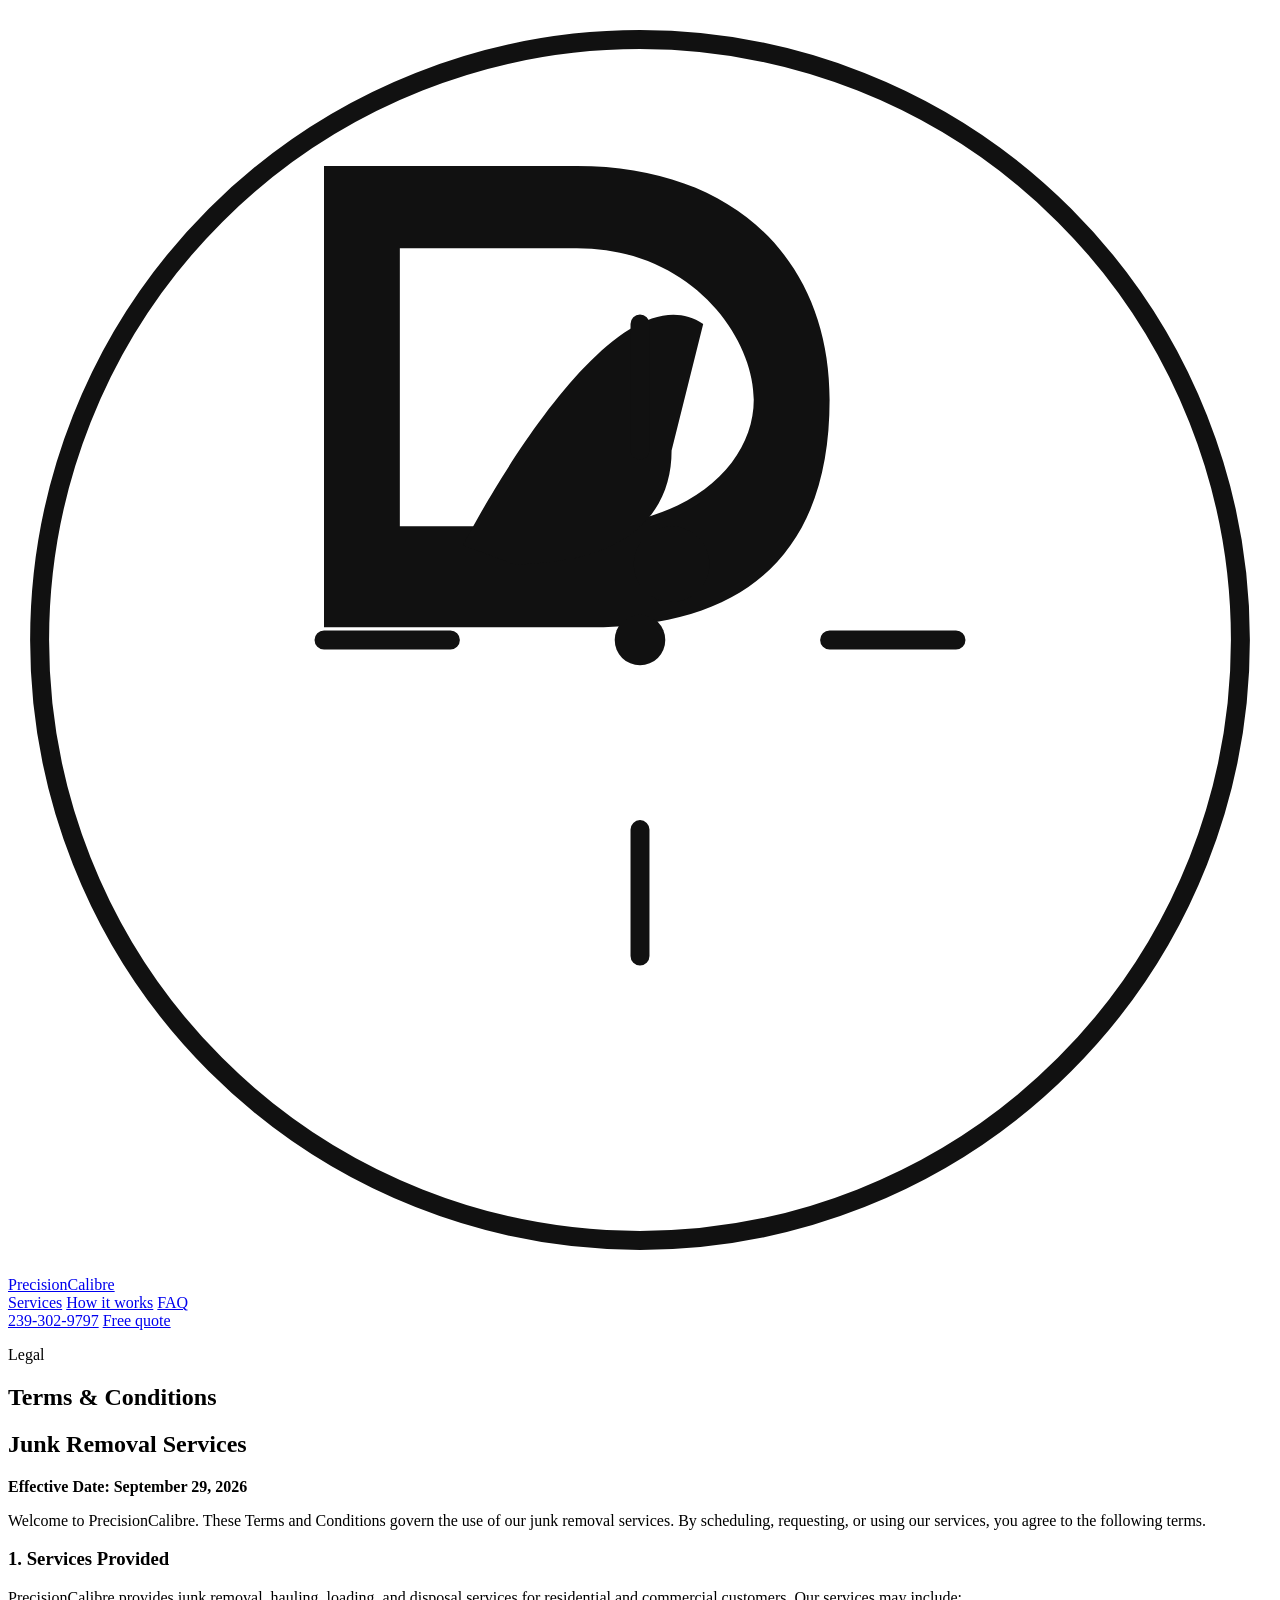
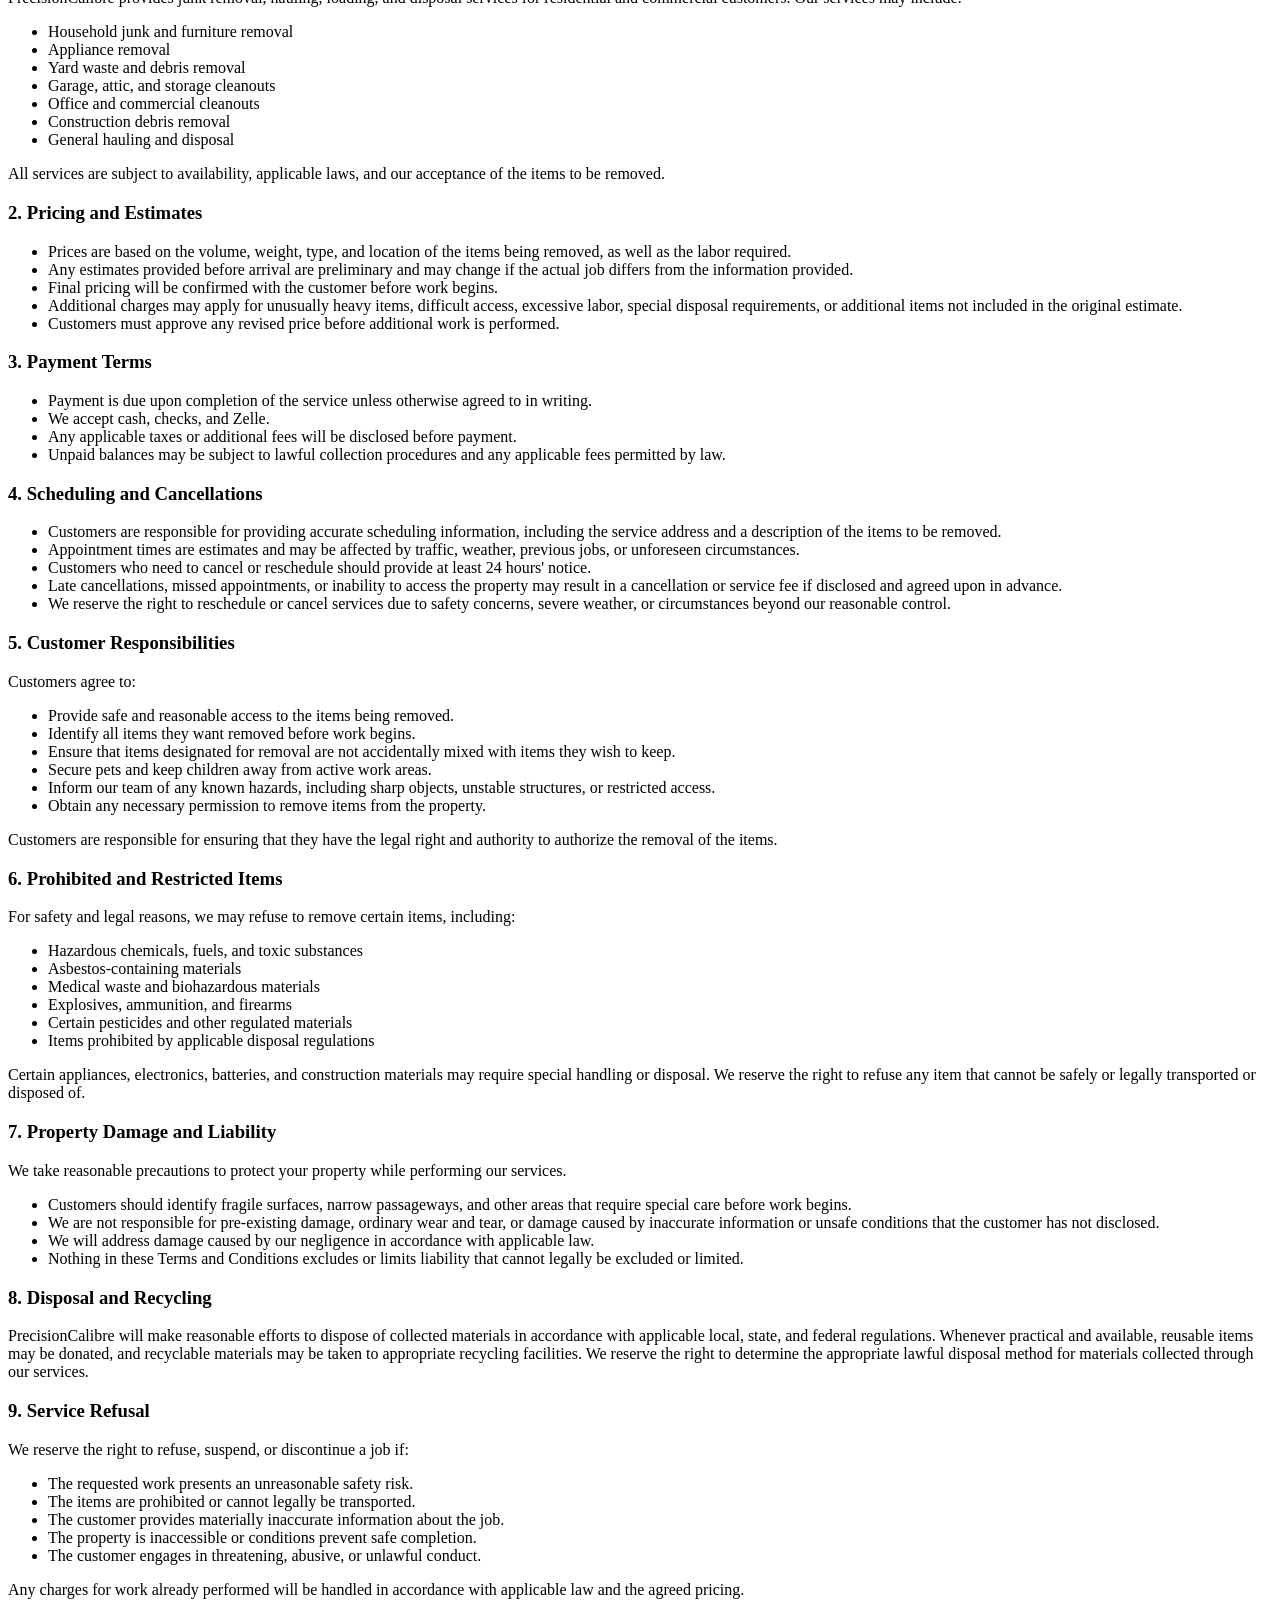
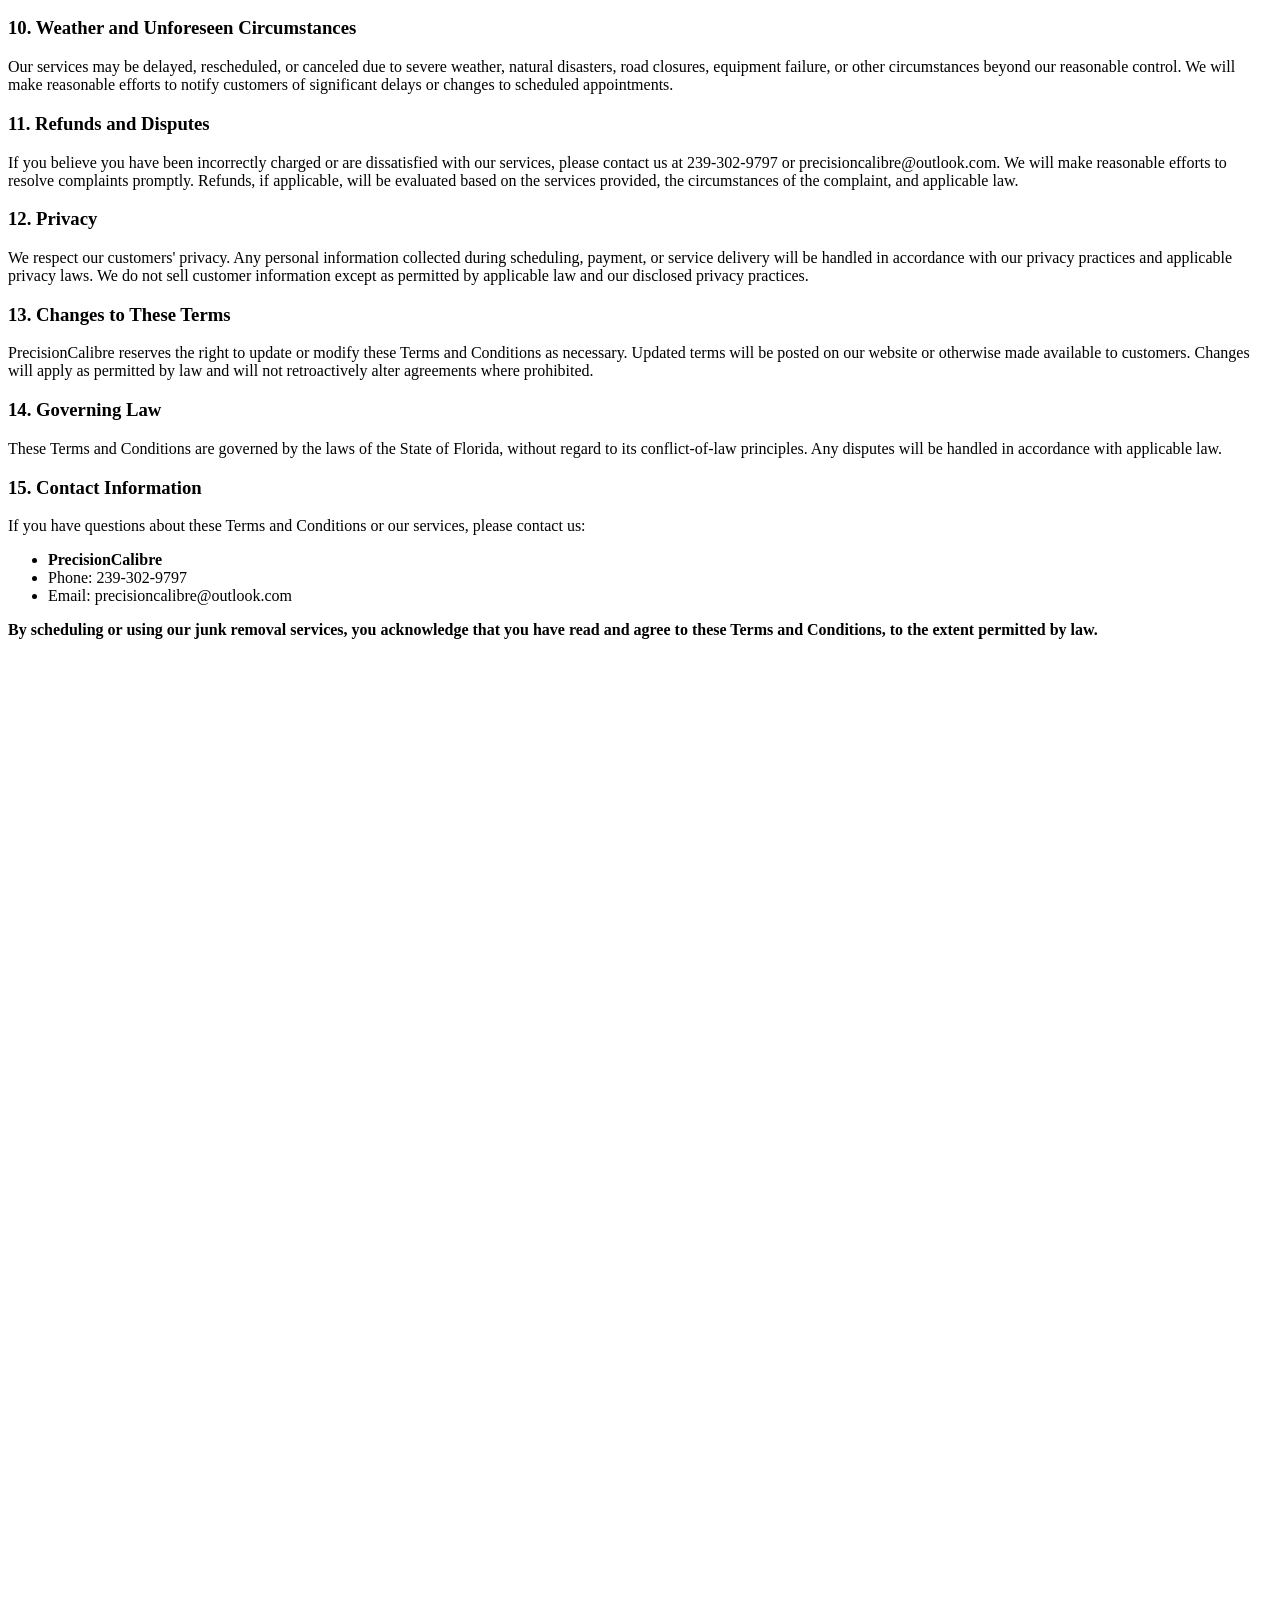
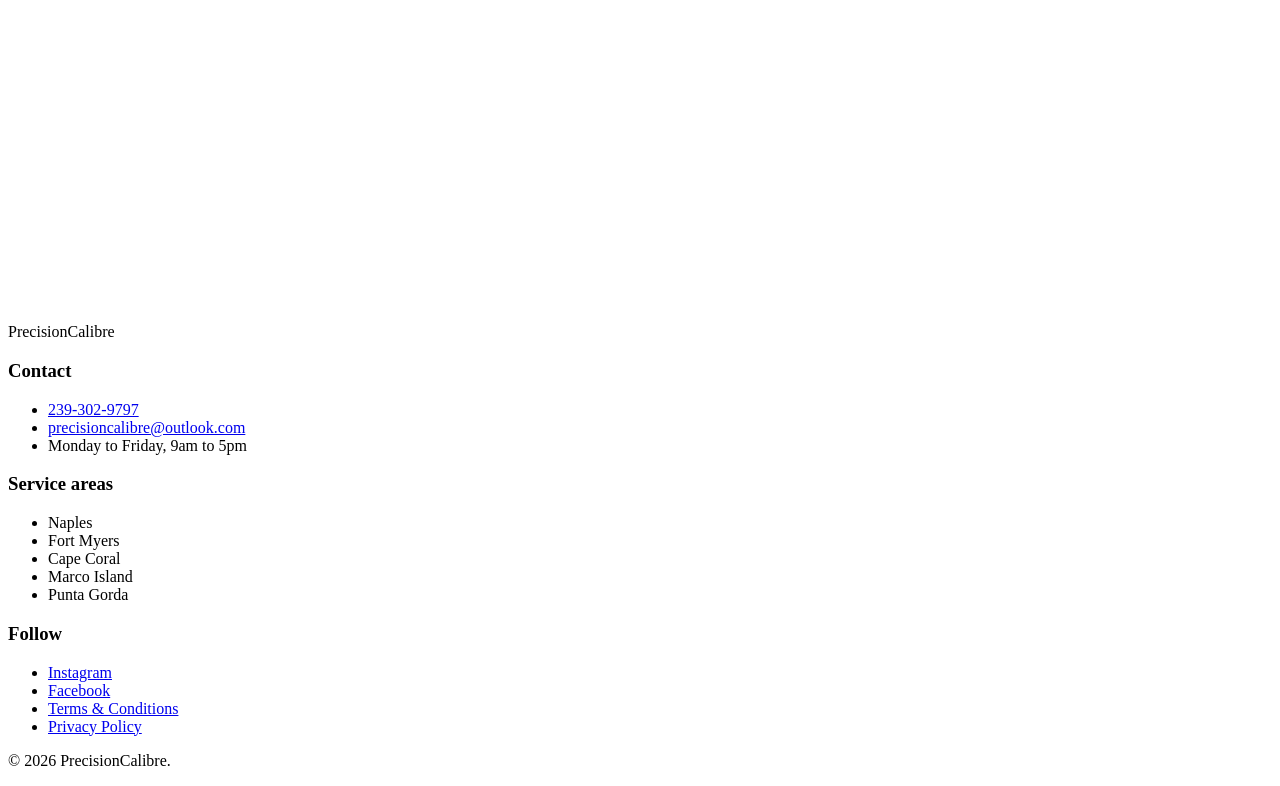
==== terms.html @ 9474018a "Update Terms & Conditions page with full legal text" ====
<!DOCTYPE html>
<html lang="en">
  <head>
    <meta charset="UTF-8" />
    <meta name="viewport" content="width=device-width, initial-scale=1.0" />
    <title>Terms & Conditions | PrecisionCalibre</title>
    <meta name="description" content="Terms and conditions for PrecisionCalibre junk removal service." />
    <link rel="preconnect" href="https://fonts.googleapis.com" />
    <link rel="preconnect" href="https://fonts.gstatic.com" crossorigin />
    <link href="https://fonts.googleapis.com/css2?family=Oswald:wght@400;500;600;700&family=Manrope:wght@400;500;600;700;800&display=swap" rel="stylesheet" />
    <link rel="stylesheet" href="styles.css" />
  </head>
  <body>
    <header class="site-header">
      <div class="container header-inner">
        <a href="index.html" class="brand" aria-label="PrecisionCalibre home">
          <svg class="brand-mark" xmlns="http://www.w3.org/2000/svg" viewBox="0 0 200 200" role="img" aria-labelledby="logo-title">
            <title id="logo-title">PrecisionCalibre logo</title>
            <g transform="translate(20 20)">
              <path d="M30 5H70C95 5 110 20 110 42C110 65 98 78 72 78H30V5ZM42 18V62H70C88 62 98 52 98 42C98 32 88 18 70 18H42Z" fill="#111111"/>
              <path d="M52 65C52 65 75 20 90 30L85 50C85 60 78 68 60 68Z" fill="#111111"/>
              <circle cx="85" cy="68" r="6" fill="#111111"/>
            </g>
            <circle cx="100" cy="100" r="95" fill="none" stroke="#111111" stroke-width="3"/>
            <path d="M100 70L100 50M100 150L100 130M70 100L50 100M150 100L130 100" stroke="#111111" stroke-width="3" stroke-linecap="round"/>
            <circle cx="100" cy="100" r="4" fill="#111111"/>
          </svg>
          <span class="brand-word">PrecisionCalibre</span>
        </a>

        <nav class="main-nav" aria-label="Main navigation">
          <a href="index.html#services">Services</a>
          <a href="index.html#how-it-works">How it works</a>
          <a href="index.html#faq">FAQ</a>
        </nav>

        <div class="header-actions">
          <a href="tel:2393029797" class="phone-link">239-302-9797</a>
          <a href="index.html#quote" class="button primary">Free quote</a>
        </div>
      </div>
    </header>

    <main class="page-shell">
      <div class="container">
        <article class="page-card">
          <p class="eyebrow">Legal</p>
          <h1>Terms & Conditions</h1>

          <h2>Junk Removal Services</h2>
          <p><strong>Effective Date: September 29, 2026</strong></p>
          <p>Welcome to PrecisionCalibre. These Terms and Conditions govern the use of our junk removal services. By scheduling, requesting, or using our services, you agree to the following terms.</p>

          <h3>1. Services Provided</h3>
          <p>PrecisionCalibre provides junk removal, hauling, loading, and disposal services for residential and commercial customers. Our services may include:</p>
          <ul>
            <li>Household junk and furniture removal</li>
            <li>Appliance removal</li>
            <li>Yard waste and debris removal</li>
            <li>Garage, attic, and storage cleanouts</li>
            <li>Office and commercial cleanouts</li>
            <li>Construction debris removal</li>
            <li>General hauling and disposal</li>
          </ul>
          <p>All services are subject to availability, applicable laws, and our acceptance of the items to be removed.</p>

          <h3>2. Pricing and Estimates</h3>
          <ul>
            <li>Prices are based on the volume, weight, type, and location of the items being removed, as well as the labor required.</li>
            <li>Any estimates provided before arrival are preliminary and may change if the actual job differs from the information provided.</li>
            <li>Final pricing will be confirmed with the customer before work begins.</li>
            <li>Additional charges may apply for unusually heavy items, difficult access, excessive labor, special disposal requirements, or additional items not included in the original estimate.</li>
            <li>Customers must approve any revised price before additional work is performed.</li>
          </ul>

          <h3>3. Payment Terms</h3>
          <ul>
            <li>Payment is due upon completion of the service unless otherwise agreed to in writing.</li>
            <li>We accept cash, checks, and Zelle.</li>
            <li>Any applicable taxes or additional fees will be disclosed before payment.</li>
            <li>Unpaid balances may be subject to lawful collection procedures and any applicable fees permitted by law.</li>
          </ul>

          <h3>4. Scheduling and Cancellations</h3>
          <ul>
            <li>Customers are responsible for providing accurate scheduling information, including the service address and a description of the items to be removed.</li>
            <li>Appointment times are estimates and may be affected by traffic, weather, previous jobs, or unforeseen circumstances.</li>
            <li>Customers who need to cancel or reschedule should provide at least 24 hours' notice.</li>
            <li>Late cancellations, missed appointments, or inability to access the property may result in a cancellation or service fee if disclosed and agreed upon in advance.</li>
            <li>We reserve the right to reschedule or cancel services due to safety concerns, severe weather, or circumstances beyond our reasonable control.</li>
          </ul>

          <h3>5. Customer Responsibilities</h3>
          <p>Customers agree to:</p>
          <ul>
            <li>Provide safe and reasonable access to the items being removed.</li>
            <li>Identify all items they want removed before work begins.</li>
            <li>Ensure that items designated for removal are not accidentally mixed with items they wish to keep.</li>
            <li>Secure pets and keep children away from active work areas.</li>
            <li>Inform our team of any known hazards, including sharp objects, unstable structures, or restricted access.</li>
            <li>Obtain any necessary permission to remove items from the property.</li>
          </ul>
          <p>Customers are responsible for ensuring that they have the legal right and authority to authorize the removal of the items.</p>

          <h3>6. Prohibited and Restricted Items</h3>
          <p>For safety and legal reasons, we may refuse to remove certain items, including:</p>
          <ul>
            <li>Hazardous chemicals, fuels, and toxic substances</li>
            <li>Asbestos-containing materials</li>
            <li>Medical waste and biohazardous materials</li>
            <li>Explosives, ammunition, and firearms</li>
            <li>Certain pesticides and other regulated materials</li>
            <li>Items prohibited by applicable disposal regulations</li>
          </ul>
          <p>Certain appliances, electronics, batteries, and construction materials may require special handling or disposal. We reserve the right to refuse any item that cannot be safely or legally transported or disposed of.</p>

          <h3>7. Property Damage and Liability</h3>
          <p>We take reasonable precautions to protect your property while performing our services.</p>
          <ul>
            <li>Customers should identify fragile surfaces, narrow passageways, and other areas that require special care before work begins.</li>
            <li>We are not responsible for pre-existing damage, ordinary wear and tear, or damage caused by inaccurate information or unsafe conditions that the customer has not disclosed.</li>
            <li>We will address damage caused by our negligence in accordance with applicable law.</li>
            <li>Nothing in these Terms and Conditions excludes or limits liability that cannot legally be excluded or limited.</li>
          </ul>

          <h3>8. Disposal and Recycling</h3>
          <p>PrecisionCalibre will make reasonable efforts to dispose of collected materials in accordance with applicable local, state, and federal regulations. Whenever practical and available, reusable items may be donated, and recyclable materials may be taken to appropriate recycling facilities. We reserve the right to determine the appropriate lawful disposal method for materials collected through our services.</p>

          <h3>9. Service Refusal</h3>
          <p>We reserve the right to refuse, suspend, or discontinue a job if:</p>
          <ul>
            <li>The requested work presents an unreasonable safety risk.</li>
            <li>The items are prohibited or cannot legally be transported.</li>
            <li>The customer provides materially inaccurate information about the job.</li>
            <li>The property is inaccessible or conditions prevent safe completion.</li>
            <li>The customer engages in threatening, abusive, or unlawful conduct.</li>
          </ul>
          <p>Any charges for work already performed will be handled in accordance with applicable law and the agreed pricing.</p>

          <h3>10. Weather and Unforeseen Circumstances</h3>
          <p>Our services may be delayed, rescheduled, or canceled due to severe weather, natural disasters, road closures, equipment failure, or other circumstances beyond our reasonable control. We will make reasonable efforts to notify customers of significant delays or changes to scheduled appointments.</p>

          <h3>11. Refunds and Disputes</h3>
          <p>If you believe you have been incorrectly charged or are dissatisfied with our services, please contact us at 239-302-9797 or precisioncalibre@outlook.com. We will make reasonable efforts to resolve complaints promptly. Refunds, if applicable, will be evaluated based on the services provided, the circumstances of the complaint, and applicable law.</p>

          <h3>12. Privacy</h3>
          <p>We respect our customers' privacy. Any personal information collected during scheduling, payment, or service delivery will be handled in accordance with our privacy practices and applicable privacy laws. We do not sell customer information except as permitted by applicable law and our disclosed privacy practices.</p>

          <h3>13. Changes to These Terms</h3>
          <p>PrecisionCalibre reserves the right to update or modify these Terms and Conditions as necessary. Updated terms will be posted on our website or otherwise made available to customers. Changes will apply as permitted by law and will not retroactively alter agreements where prohibited.</p>

          <h3>14. Governing Law</h3>
          <p>These Terms and Conditions are governed by the laws of the State of Florida, without regard to its conflict-of-law principles. Any disputes will be handled in accordance with applicable law.</p>

          <h3>15. Contact Information</h3>
          <p>If you have questions about these Terms and Conditions or our services, please contact us:</p>
          <ul>
            <li><strong>PrecisionCalibre</strong></li>
            <li>Phone: 239-302-9797</li>
            <li>Email: precisioncalibre@outlook.com</li>
          </ul>

          <p><strong>By scheduling or using our junk removal services, you acknowledge that you have read and agree to these Terms and Conditions, to the extent permitted by law.</strong></p>
        </article>
      </div>
    </main>

    <footer class="site-footer">
      <div class="container footer-grid">
        <div>
          <div class="footer-brand-wrap">
            <svg class="footer-mark" xmlns="http://www.w3.org/2000/svg" viewBox="0 0 200 200" role="img" aria-labelledby="footer-logo-title">
              <title id="footer-logo-title">PrecisionCalibre logo</title>
            </svg>
            <span>PrecisionCalibre</span>
          </div>
        </div>

        <div>
          <h3>Contact</h3>
          <ul>
            <li><a href="tel:2393029797">239-302-9797</a></li>
            <li><a href="mailto:precisioncalibre@outlook.com">precisioncalibre@outlook.com</a></li>
            <li>Monday to Friday, 9am to 5pm</li>
          </ul>
        </div>

        <div>
          <h3>Service areas</h3>
          <ul>
            <li>Naples</li>
            <li>Fort Myers</li>
            <li>Cape Coral</li>
            <li>Marco Island</li>
            <li>Punta Gorda</li>
          </ul>
        </div>

        <div>
          <h3>Follow</h3>
          <ul>
            <li><a href="https://www.instagram.com/precisioncalibre?stkn=MmF3azdmdnU1anJr" target="_blank" rel="noreferrer">Instagram</a></li>
            <li><a href="https://www.facebook.com/share/19WYToLTM3/?mibextid=wwXlfr" target="_blank" rel="noreferrer">Facebook</a></li>
            <li><a href="terms.html">Terms & Conditions</a></li>
            <li><a href="privacy.html">Privacy Policy</a></li>
          </ul>
        </div>
      </div>

      <div class="container footer-bottom">
        <p>© 2026 PrecisionCalibre.</p>
      </div>
    </footer>
  </body>
</html>
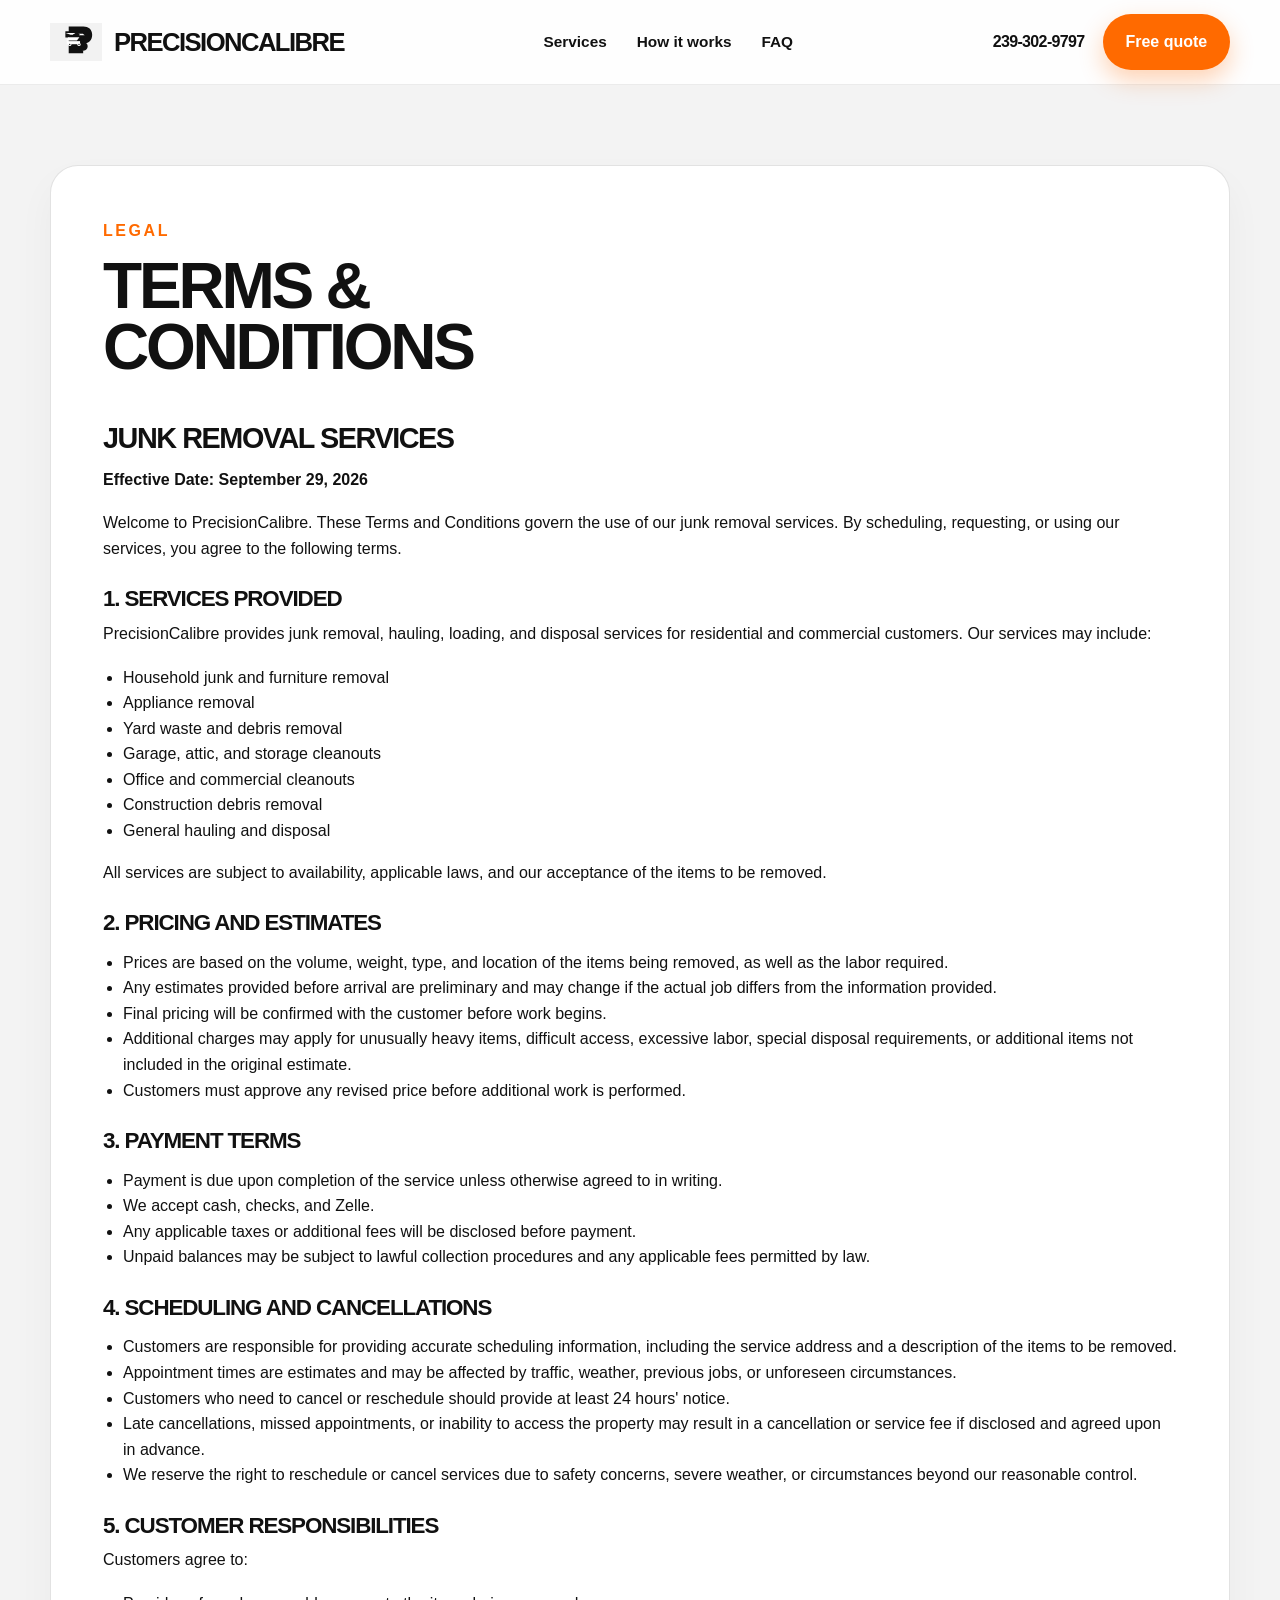
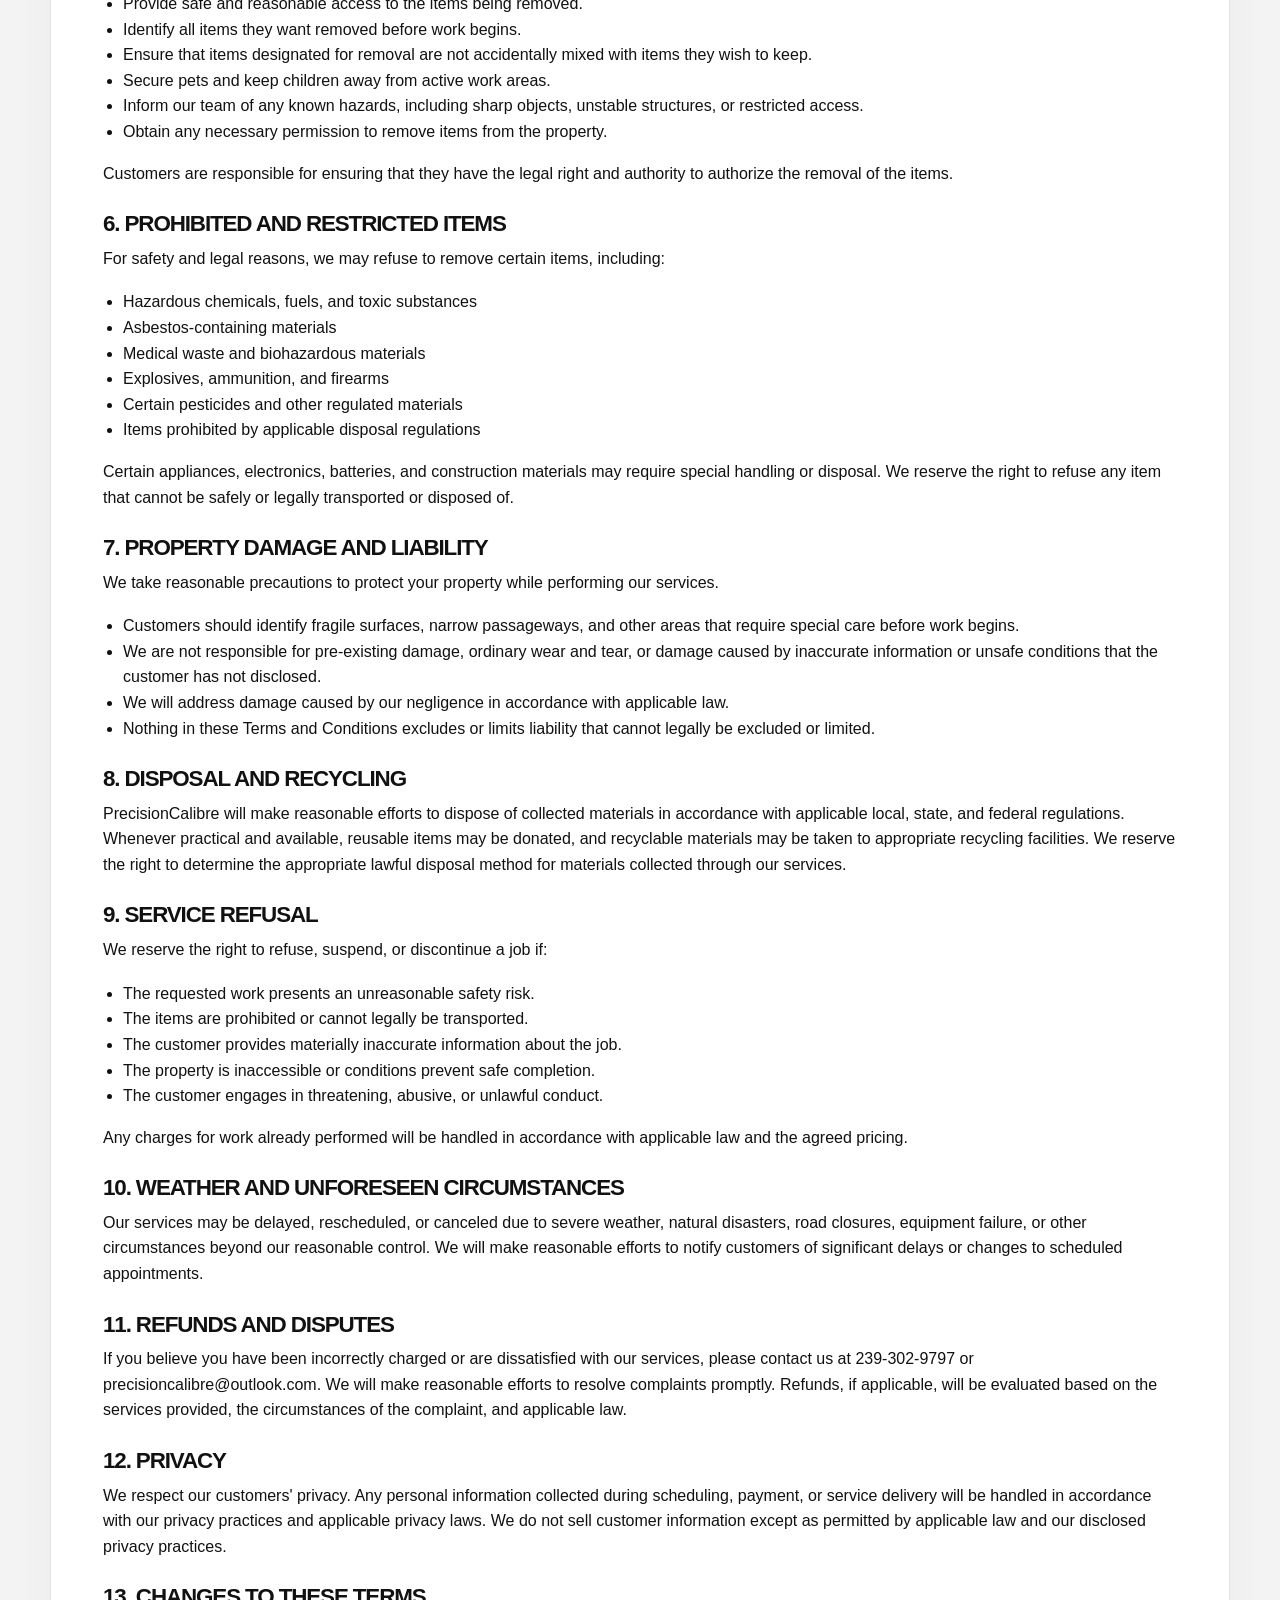
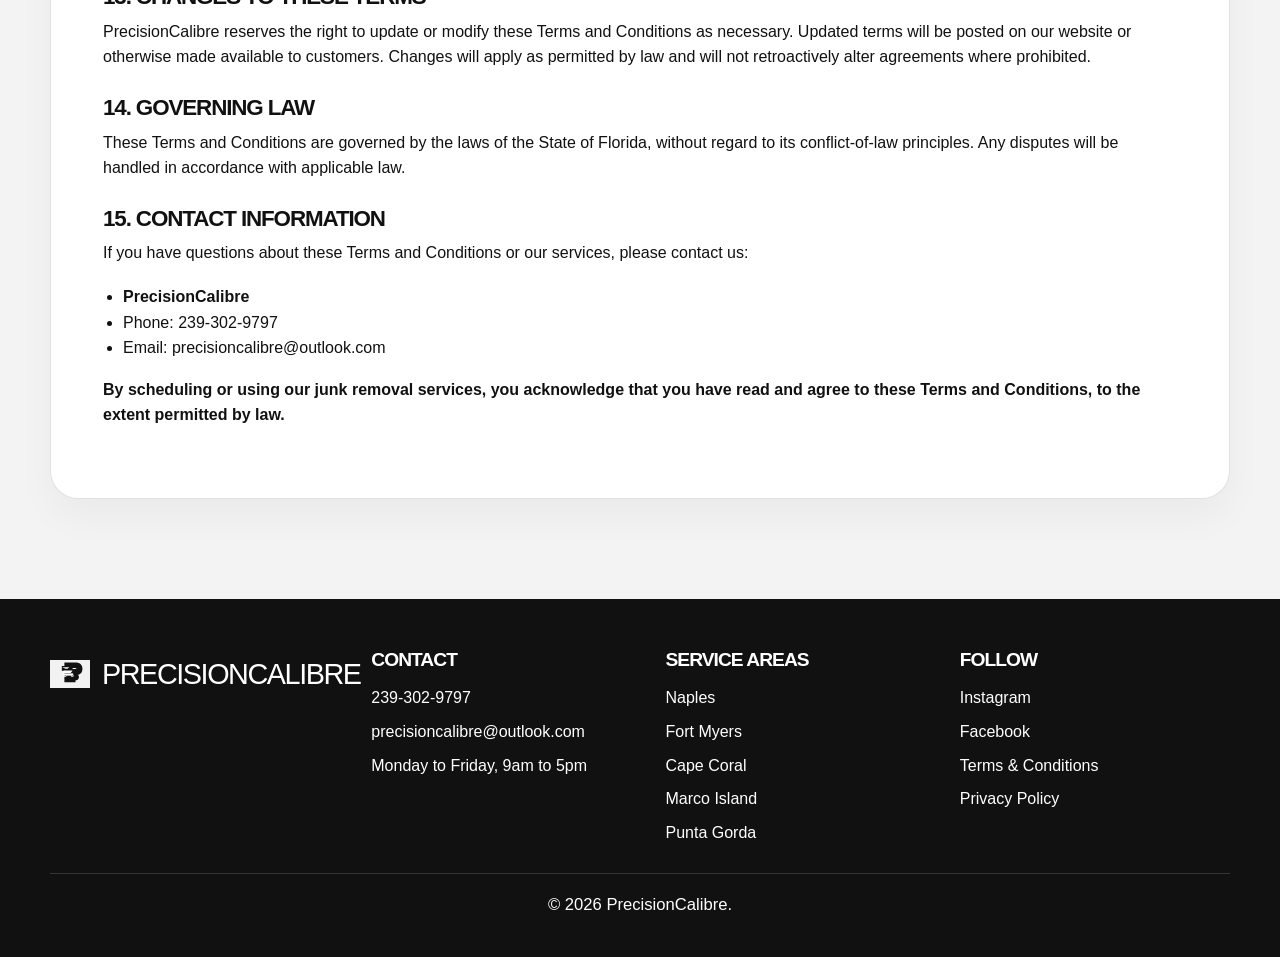
==== commit 4e207b58: "Create the final PrecisionCalibre website and support pages" ====
--- a/terms.html
+++ b/terms.html
@@ -14,17 +14,7 @@
     <header class="site-header">
       <div class="container header-inner">
         <a href="index.html" class="brand" aria-label="PrecisionCalibre home">
-          <svg class="brand-mark" xmlns="http://www.w3.org/2000/svg" viewBox="0 0 200 200" role="img" aria-labelledby="logo-title">
-            <title id="logo-title">PrecisionCalibre logo</title>
-            <g transform="translate(20 20)">
-              <path d="M30 5H70C95 5 110 20 110 42C110 65 98 78 72 78H30V5ZM42 18V62H70C88 62 98 52 98 42C98 32 88 18 70 18H42Z" fill="#111111"/>
-              <path d="M52 65C52 65 75 20 90 30L85 50C85 60 78 68 60 68Z" fill="#111111"/>
-              <circle cx="85" cy="68" r="6" fill="#111111"/>
-            </g>
-            <circle cx="100" cy="100" r="95" fill="none" stroke="#111111" stroke-width="3"/>
-            <path d="M100 70L100 50M100 150L100 130M70 100L50 100M150 100L130 100" stroke="#111111" stroke-width="3" stroke-linecap="round"/>
-            <circle cx="100" cy="100" r="4" fill="#111111"/>
-          </svg>
+          <img src="assets/logo-mark.svg" alt="PrecisionCalibre logo" class="brand-mark" />
           <span class="brand-word">PrecisionCalibre</span>
         </a>
 
@@ -169,9 +159,7 @@
       <div class="container footer-grid">
         <div>
           <div class="footer-brand-wrap">
-            <svg class="footer-mark" xmlns="http://www.w3.org/2000/svg" viewBox="0 0 200 200" role="img" aria-labelledby="footer-logo-title">
-              <title id="footer-logo-title">PrecisionCalibre logo</title>
-            </svg>
+            <img src="assets/logo-mark.svg" alt="PrecisionCalibre logo" class="footer-mark" />
             <span>PrecisionCalibre</span>
           </div>
         </div>
--- a/styles.css
+++ b/styles.css
@@ -0,0 +1,715 @@
+* {
+  box-sizing: border-box;
+}
+
+:root {
+  --black: #111111;
+  --white: #ffffff;
+  --off-white: #f3f3f3;
+  --soft-gray: #e9e9e9;
+  --line: rgba(17, 17, 17, 0.12);
+  --orange: #ff6a00;
+  --orange-dark: #df5d00;
+  --shadow: 0 18px 50px rgba(17, 17, 17, 0.12);
+  --radius: 24px;
+}
+
+html {
+  scroll-behavior: smooth;
+}
+
+body {
+  margin: 0;
+  font-family: "Manrope", sans-serif;
+  background: var(--off-white);
+  color: var(--black);
+  line-height: 1.6;
+}
+
+a {
+  color: inherit;
+  text-decoration: none;
+}
+
+img {
+  display: block;
+  max-width: 100%;
+}
+
+button,
+input,
+select,
+textarea {
+  font: inherit;
+}
+
+.container {
+  width: min(1180px, calc(100% - 32px));
+  margin: 0 auto;
+}
+
+.section {
+  padding: 96px 0;
+}
+
+.alt-section {
+  background: #eeeeee;
+}
+
+.narrow {
+  max-width: 860px;
+}
+
+.eyebrow {
+  margin: 0 0 12px;
+  color: var(--orange);
+  text-transform: uppercase;
+  letter-spacing: 0.16em;
+  font-size: 0.72rem;
+  font-weight: 800;
+}
+
+h1,
+h2,
+h3 {
+  margin: 0 0 18px;
+  font-family: "Oswald", sans-serif;
+  line-height: 0.96;
+  letter-spacing: -0.05em;
+  text-transform: uppercase;
+}
+
+h1 {
+  font-size: clamp(2.8rem, 5vw, 5.2rem);
+  max-width: 620px;
+}
+
+h2 {
+  font-size: clamp(2.1rem, 3.5vw, 3.2rem);
+}
+
+h3 {
+  font-size: clamp(1.45rem, 2vw, 2rem);
+}
+
+p {
+  margin: 0 0 18px;
+  font-size: 1.04rem;
+}
+
+.site-header {
+  position: sticky;
+  top: 0;
+  z-index: 20;
+  background: rgba(255, 255, 255, 0.9);
+  backdrop-filter: blur(10px);
+  border-bottom: 1px solid rgba(17, 17, 17, 0.08);
+}
+
+.header-inner {
+  display: flex;
+  align-items: center;
+  justify-content: space-between;
+  gap: 20px;
+  min-height: 84px;
+}
+
+.brand {
+  display: inline-flex;
+  align-items: center;
+  gap: 12px;
+}
+
+.brand-mark {
+  width: 52px;
+  height: auto;
+}
+
+.brand-word {
+  font-family: "Oswald", sans-serif;
+  text-transform: uppercase;
+  letter-spacing: -0.06em;
+  font-size: clamp(1.2rem, 2vw, 1.7rem);
+  font-weight: 700;
+}
+
+.main-nav {
+  display: flex;
+  align-items: center;
+  gap: 30px;
+  font-weight: 700;
+  font-size: 0.96rem;
+}
+
+.main-nav a {
+  position: relative;
+}
+
+.main-nav a::after {
+  content: "";
+  position: absolute;
+  left: 0;
+  bottom: -8px;
+  width: 100%;
+  height: 2px;
+  background: var(--orange);
+  transform: scaleX(0);
+  transform-origin: left center;
+  transition: transform 0.2s ease;
+}
+
+.main-nav a:hover::after,
+.main-nav a:focus-visible::after {
+  transform: scaleX(1);
+}
+
+.header-actions {
+  display: flex;
+  align-items: center;
+  gap: 18px;
+}
+
+.phone-link {
+  font-weight: 800;
+  letter-spacing: -0.04em;
+}
+
+.button {
+  display: inline-flex;
+  align-items: center;
+  justify-content: center;
+  border-radius: 999px;
+  padding: 0.8rem 1.3rem;
+  font-weight: 800;
+  border: 2px solid transparent;
+  transition: 0.2s ease;
+  cursor: pointer;
+}
+
+.button.primary {
+  background: var(--orange);
+  color: var(--white);
+  box-shadow: 0 10px 24px rgba(255, 106, 0, 0.3);
+}
+
+.button.primary:hover,
+.button.primary:focus-visible {
+  background: var(--orange-dark);
+}
+
+.button.secondary {
+  background: transparent;
+  border-color: var(--black);
+  color: var(--black);
+}
+
+.button.secondary:hover,
+.button.secondary:focus-visible {
+  background: var(--black);
+  color: var(--white);
+}
+
+.large {
+  min-height: 56px;
+  padding: 0.9rem 1.6rem;
+}
+
+.wide {
+  width: 100%;
+}
+
+.hero {
+  padding: 58px 0 70px;
+  background: radial-gradient(circle at top left, rgba(255, 106, 0, 0.14), transparent 32%), linear-gradient(180deg, #f7f7f7 0%, #f1f1f1 100%);
+}
+
+.hero-grid {
+  display: grid;
+  grid-template-columns: 1.1fr 0.9fr;
+  align-items: center;
+  gap: 40px;
+}
+
+.hero-text {
+  max-width: 580px;
+  font-size: 1.18rem;
+}
+
+.hero-actions {
+  display: flex;
+  flex-wrap: wrap;
+  gap: 16px;
+  margin: 28px 0 30px;
+}
+
+.checklist {
+  list-style: none;
+  padding: 0;
+  margin: 0;
+  display: grid;
+  gap: 10px;
+  max-width: 520px;
+}
+
+.checklist li {
+  position: relative;
+  padding-left: 32px;
+  font-weight: 700;
+}
+
+.checklist li::before {
+  content: "✔";
+  position: absolute;
+  left: 0;
+  top: 0;
+  color: var(--orange);
+  font-weight: 900;
+}
+
+.hero-visual {
+  display: flex;
+  justify-content: center;
+}
+
+.logo-panel {
+  width: min(100%, 540px);
+  padding: 20px 16px 28px;
+  border-radius: 28px;
+  background: rgba(255, 255, 255, 0.26);
+  border: 1px solid rgba(17, 17, 17, 0.06);
+  box-shadow: var(--shadow);
+}
+
+.logo-panel img {
+  width: min(100%, 360px);
+  margin: 0 auto 10px;
+}
+
+.panel-text {
+  text-align: center;
+}
+
+.panel-text span {
+  display: block;
+  font-family: "Oswald", sans-serif;
+  font-size: clamp(2.1rem, 3vw, 3.2rem);
+  font-weight: 700;
+  letter-spacing: -0.08em;
+  text-transform: uppercase;
+}
+
+.panel-text small {
+  display: block;
+  font-size: 0.8rem;
+  font-weight: 800;
+  letter-spacing: 0.2em;
+  text-transform: uppercase;
+}
+
+.section-heading {
+  margin-bottom: 36px;
+}
+
+.section-heading.center {
+  text-align: center;
+}
+
+.card-grid {
+  display: grid;
+  gap: 26px;
+}
+
+.three-up {
+  grid-template-columns: repeat(3, minmax(0, 1fr));
+}
+
+.info-card,
+.step-card,
+.pricing-box,
+.quote-form,
+.service-areas {
+  background: var(--white);
+  border: 1px solid var(--line);
+  border-radius: var(--radius);
+  box-shadow: 0 12px 28px rgba(17, 17, 17, 0.04);
+}
+
+.info-card {
+  padding: 28px 24px;
+}
+
+.icon-box {
+  width: 62px;
+  height: 62px;
+  display: grid;
+  place-items: center;
+  margin-bottom: 18px;
+  border-radius: 16px;
+  background: rgba(255, 106, 0, 0.1);
+  color: var(--orange);
+  font-weight: 900;
+  font-size: 1.2rem;
+}
+
+.pricing-box {
+  padding: 28px 30px;
+}
+
+.pricing-box p {
+  margin-bottom: 18px;
+  font-weight: 700;
+}
+
+.pricing-box ul {
+  margin: 0;
+  padding-left: 20px;
+  display: grid;
+  gap: 10px;
+}
+
+.steps-grid {
+  display: grid;
+  grid-template-columns: repeat(4, minmax(0, 1fr));
+  gap: 22px;
+}
+
+.step-card {
+  padding: 28px 22px;
+}
+
+.step-number {
+  display: inline-flex;
+  width: 54px;
+  height: 54px;
+  align-items: center;
+  justify-content: center;
+  margin-bottom: 18px;
+  border-radius: 50%;
+  background: var(--black);
+  color: var(--white);
+  font-family: "Oswald", sans-serif;
+  font-size: 1.7rem;
+}
+
+.crew-wrap {
+  display: grid;
+  grid-template-columns: 1.4fr 0.8fr;
+  gap: 26px;
+  align-items: start;
+}
+
+.crew-copy {
+  background: var(--white);
+  padding: 28px 26px;
+  border-radius: var(--radius);
+  border: 1px solid var(--line);
+}
+
+.service-areas {
+  padding: 24px;
+}
+
+.service-areas h3 {
+  margin-bottom: 16px;
+}
+
+.service-areas ul {
+  list-style: none;
+  padding: 0;
+  margin: 0;
+  display: grid;
+  gap: 10px;
+  font-weight: 700;
+}
+
+.faq-list {
+  display: grid;
+  gap: 14px;
+}
+
+.faq-list details {
+  background: var(--white);
+  border: 1px solid var(--line);
+  border-radius: 18px;
+  padding: 18px 20px;
+}
+
+.faq-list summary {
+  list-style: none;
+  cursor: pointer;
+  font-weight: 800;
+}
+
+.faq-list summary::-webkit-details-marker {
+  display: none;
+}
+
+.faq-list details[open] summary {
+  color: var(--orange);
+}
+
+.faq-list p {
+  margin-top: 10px;
+  margin-bottom: 0;
+}
+
+.faq-cta {
+  margin-top: 26px;
+  text-align: center;
+  font-weight: 700;
+}
+
+.quote-section {
+  background: linear-gradient(180deg, #f0f0f0 0%, #ebe9e7 100%);
+}
+
+.quote-grid {
+  display: grid;
+  grid-template-columns: 0.8fr 1.2fr;
+  gap: 28px;
+  align-items: start;
+}
+
+.quote-copy {
+  padding-top: 12px;
+}
+
+.quote-contact {
+  font-weight: 800;
+}
+
+.quote-form {
+  padding: 30px 26px;
+}
+
+.field-row {
+  margin-bottom: 18px;
+}
+
+.field-row.two-up {
+  display: grid;
+  grid-template-columns: repeat(2, minmax(0, 1fr));
+  gap: 18px;
+}
+
+label {
+  display: block;
+}
+
+label span {
+  display: block;
+  margin-bottom: 8px;
+  font-size: 0.92rem;
+  font-weight: 800;
+}
+
+input,
+select,
+textarea {
+  width: 100%;
+  padding: 0.9rem 1rem;
+  border: 1px solid rgba(17, 17, 17, 0.18);
+  border-radius: 12px;
+  background: var(--white);
+  color: var(--black);
+}
+
+input:focus,
+select:focus,
+textarea:focus {
+  outline: 2px solid rgba(255, 106, 0, 0.28);
+  border-color: var(--orange);
+}
+
+textarea {
+  resize: vertical;
+  min-height: 120px;
+}
+
+.checkbox-row {
+  display: flex;
+  align-items: flex-start;
+  gap: 12px;
+  margin: 16px 0 22px;
+  font-size: 0.92rem;
+}
+
+.checkbox-row input {
+  width: 18px;
+  height: 18px;
+  margin-top: 3px;
+  accent-color: var(--orange);
+}
+
+.checkbox-row a {
+  text-decoration: underline;
+  text-underline-offset: 3px;
+}
+
+.form-status {
+  margin-top: 14px;
+  font-weight: 800;
+  min-height: 22px;
+}
+
+.form-status.success {
+  color: #197b4d;
+}
+
+.form-status.error {
+  color: #a32626;
+}
+
+.site-footer {
+  background: var(--black);
+  color: var(--white);
+  padding: 52px 0 20px;
+}
+
+.footer-grid {
+  display: grid;
+  grid-template-columns: 1.1fr 1fr 1fr 1fr;
+  gap: 24px;
+}
+
+.footer-brand-wrap {
+  display: inline-flex;
+  align-items: center;
+  gap: 12px;
+  font-family: "Oswald", sans-serif;
+  text-transform: uppercase;
+  letter-spacing: -0.05em;
+  font-size: 1.8rem;
+}
+
+.footer-mark {
+  width: 40px;
+  height: auto;
+}
+
+.site-footer h3 {
+  margin-bottom: 16px;
+  font-size: 1.2rem;
+  color: var(--white);
+}
+
+.site-footer ul {
+  list-style: none;
+  padding: 0;
+  margin: 0;
+  display: grid;
+  gap: 8px;
+}
+
+.site-footer a {
+  color: var(--white);
+}
+
+.footer-bottom {
+  margin-top: 28px;
+  padding-top: 18px;
+  border-top: 1px solid rgba(255, 255, 255, 0.15);
+  text-align: center;
+}
+
+.page-shell {
+  padding: 80px 0 100px;
+}
+
+.page-card {
+  background: var(--white);
+  border-radius: 28px;
+  border: 1px solid var(--line);
+  padding: clamp(28px, 5vw, 52px);
+  box-shadow: 0 18px 38px rgba(17, 17, 17, 0.04);
+}
+
+.page-card h1 {
+  margin-bottom: 20px;
+}
+
+.page-card h2 {
+  margin: 1.6em 0 0.5em;
+  font-size: 1.8rem;
+}
+
+.page-card h3 {
+  margin: 1.2em 0 0.5em;
+  font-size: 1.4rem;
+}
+
+.page-card p,
+.page-card li {
+  font-size: 1rem;
+}
+
+.page-card ul {
+  padding-left: 20px;
+}
+
+@media (max-width: 900px) {
+  .header-inner,
+  .main-nav,
+  .header-actions {
+    flex-wrap: wrap;
+  }
+
+  .main-nav {
+    justify-content: center;
+  }
+
+  .hero-grid,
+  .quote-grid,
+  .crew-wrap,
+  .footer-grid {
+    grid-template-columns: 1fr;
+  }
+
+  .three-up,
+  .steps-grid {
+    grid-template-columns: 1fr 1fr;
+  }
+}
+
+@media (max-width: 640px) {
+  .section {
+    padding: 76px 0;
+  }
+
+  .header-inner {
+    justify-content: center;
+    padding: 16px 0;
+  }
+
+  .brand {
+    width: 100%;
+    justify-content: center;
+  }
+
+  .main-nav {
+    width: 100%;
+    gap: 16px;
+    font-size: 0.9rem;
+  }
+
+  .header-actions {
+    width: 100%;
+    justify-content: center;
+  }
+
+  .button,
+  .button.large {
+    width: 100%;
+  }
+
+  .hero-actions {
+    display: grid;
+    grid-template-columns: 1fr;
+  }
+
+  .three-up,
+  .steps-grid,
+  .field-row.two-up {
+    grid-template-columns: 1fr;
+  }
+}
